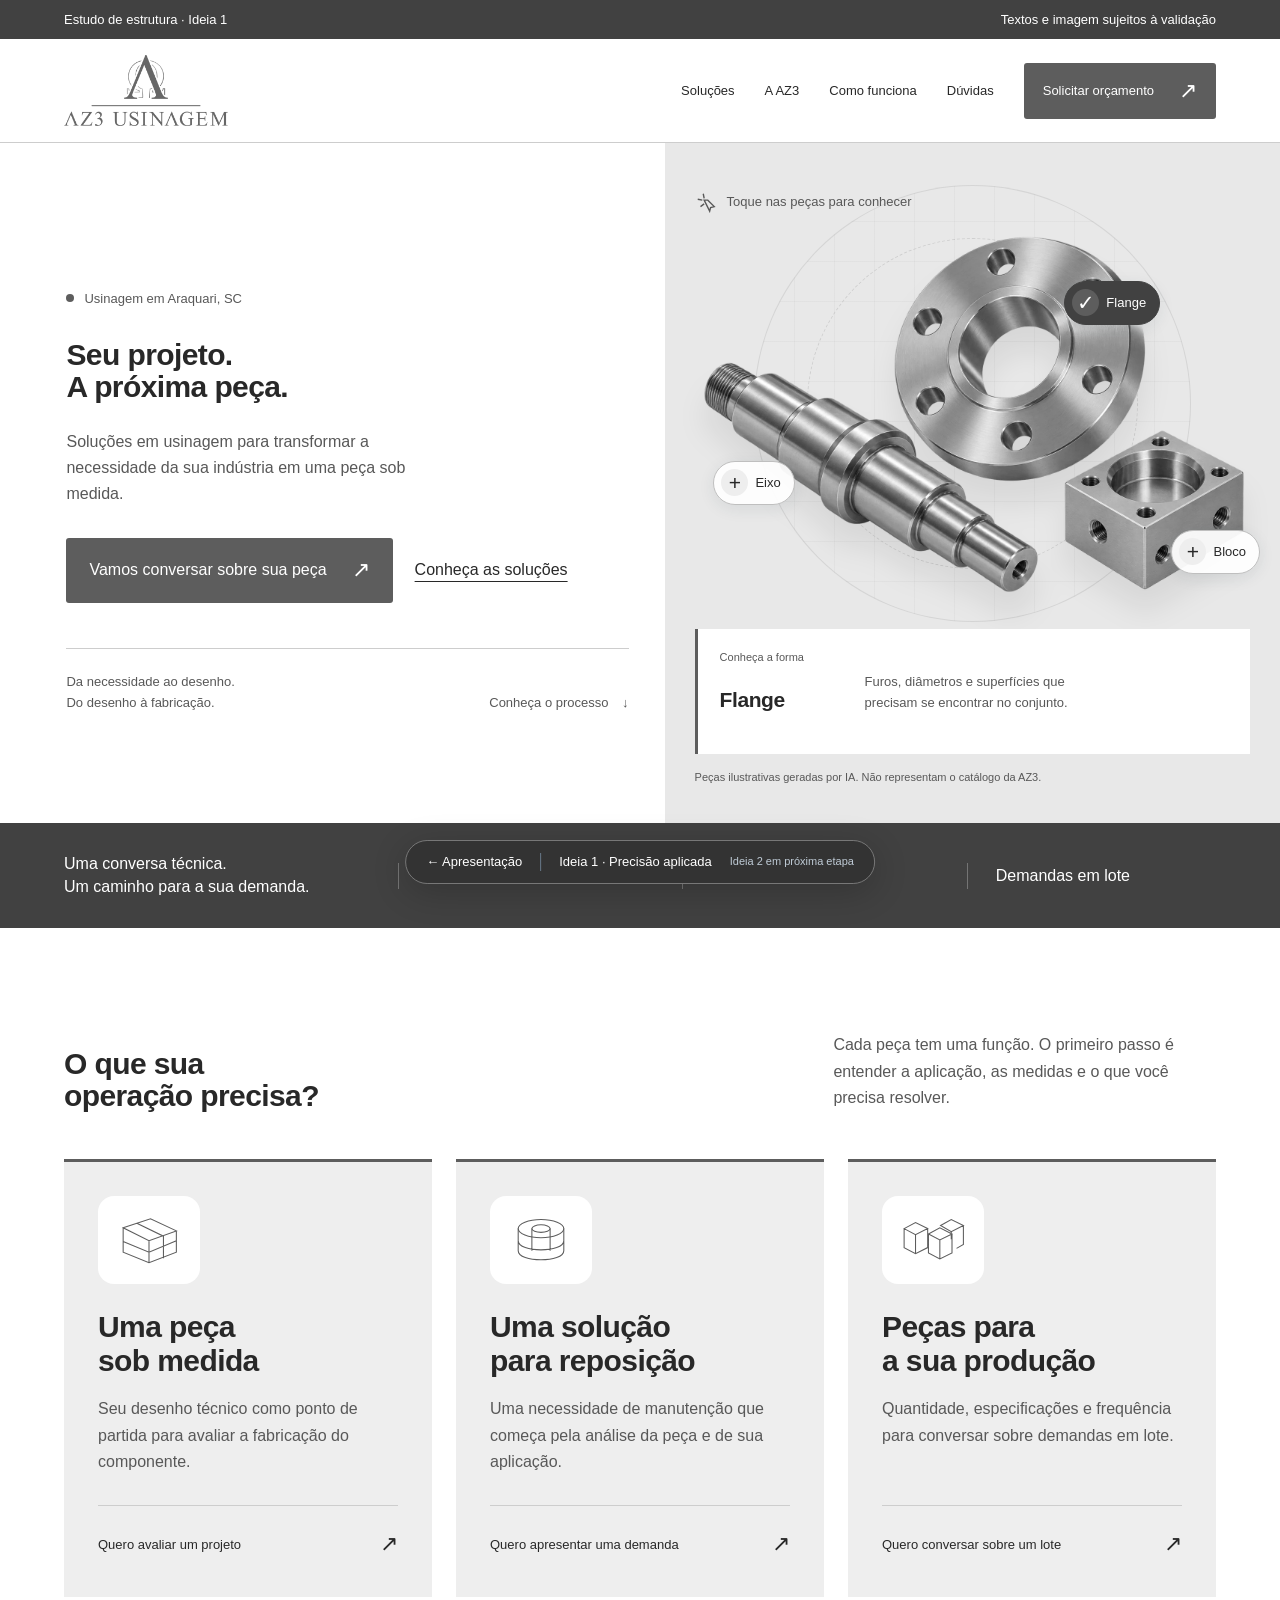
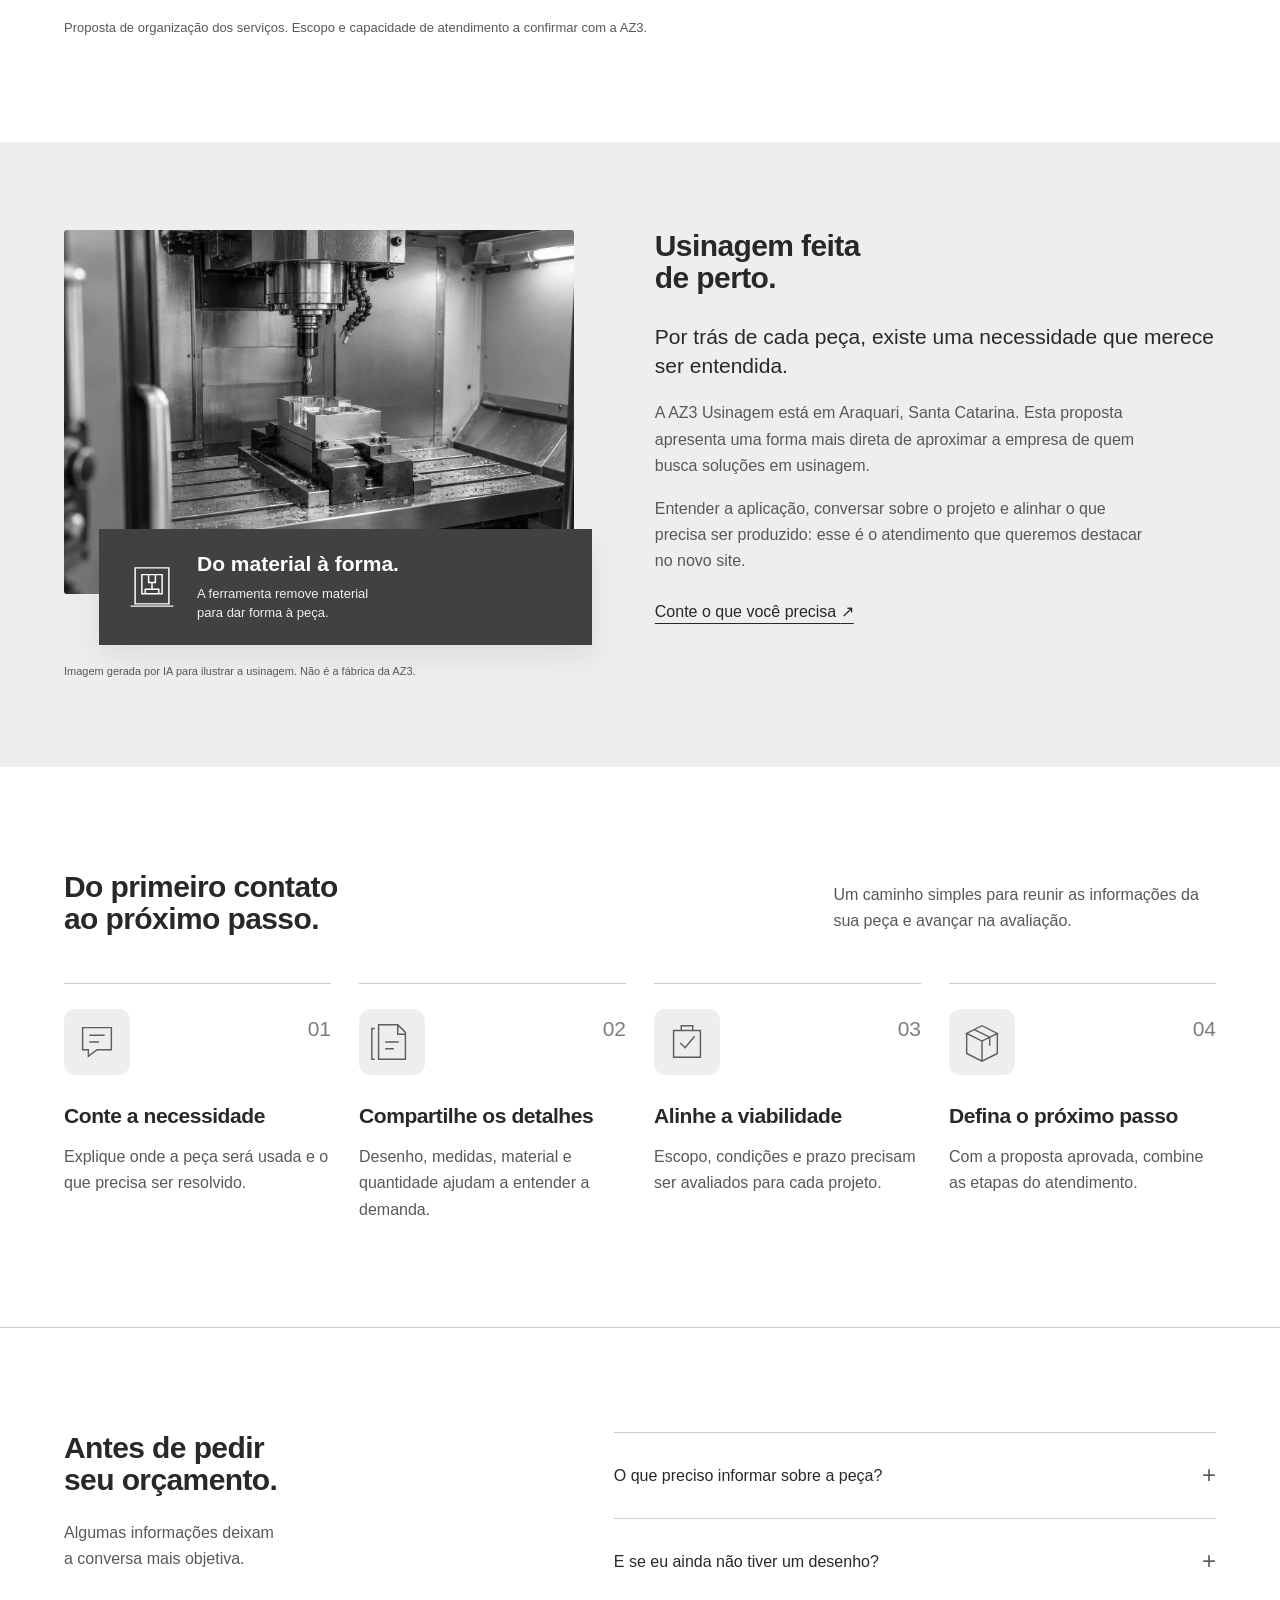
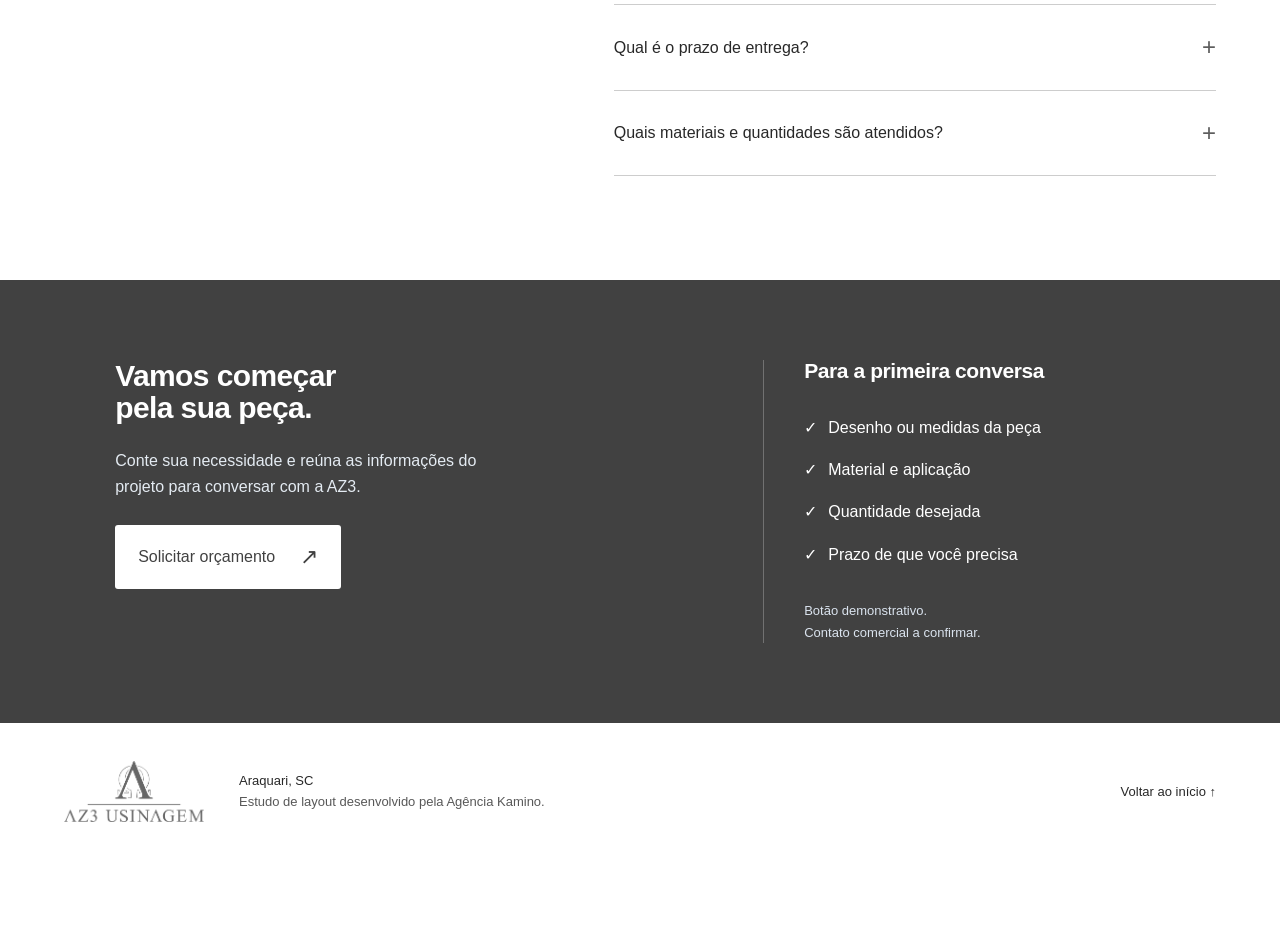
==== ideias/ideia-1-precisao.html @ 7cf83dbf "Publica primeira proposta de layout da AZ3" ====
<!doctype html>
<html lang="pt-BR" class="neutral">
<head>
  <meta charset="utf-8"><meta name="viewport" content="width=device-width, initial-scale=1">
  <meta name="robots" content="noindex,nofollow"><meta name="description" content="Primeiro estudo de layout para a AZ3 Usinagem. Conteúdo em validação.">
  <title>AZ3 Usinagem | Ideia 1: precisão aplicada</title>
  
  <link rel="icon" href="../assets/logo.png"><link rel="stylesheet" href="../assets/layout.css"><link rel="stylesheet" href="../assets/visuals.css?v=2"><script src="../assets/layout.js?v=2" defer></script>
</head>
<body>
<a class="skip" href="#principal">Ir para o conteúdo</a>
<div class="study"><span>Estudo de estrutura · Ideia 1</span><span>Textos e imagem sujeitos à validação</span></div>
<header class="header">
  <a class="brand" href="#principal" aria-label="AZ3 Usinagem, início"><img src="../assets/logo.png" alt="AZ3 Usinagem" width="1172" height="508"></a>
  <button class="menu-toggle" type="button" aria-controls="navigation" aria-expanded="false">Menu <span aria-hidden="true">☰</span></button>
  <nav id="navigation" aria-label="Navegação principal"><a href="#solucoes">Soluções</a><a href="#empresa">A AZ3</a><a href="#processo">Como funciona</a><a href="#duvidas">Dúvidas</a><a class="button compact" href="#orcamento">Solicitar orçamento <span aria-hidden="true">↗</span></a></nav>
</header>
<main id="principal">
  <section class="hero" aria-labelledby="hero-title">
    <div class="hero-copy"><p class="location"><span aria-hidden="true"></span>Usinagem em Araquari, SC</p><h1 id="hero-title">Seu projeto.<br> A próxima peça.</h1><p class="intro">Soluções em usinagem para transformar a necessidade da sua indústria em uma peça sob medida.</p><div class="actions"><a class="button" href="#orcamento">Vamos conversar sobre sua peça <span aria-hidden="true">↗</span></a><a class="text-link" href="#solucoes">Conheça as soluções</a></div><div class="hero-note"><span>Da necessidade ao desenho.<br> Do desenho à fabricação.</span><a href="#processo" aria-label="Conheça as etapas de atendimento">Conheça o processo <span aria-hidden="true">↓</span></a></div></div>
    <div class="parts-showcase" aria-label="Explore exemplos de peças usinadas">
      <p class="explore-hint"><svg viewBox="0 0 24 24" aria-hidden="true"><path d="m9 3 1 5M3 9l5 1m-2 7 4-3m4-4 7 7-4 1-1 4-6-12Z"/></svg>Toque nas peças para conhecer</p>
      <div class="parts-stage"><div class="technical-orbit" aria-hidden="true"></div><img src="../assets/pecas.webp" alt="Ilustração de um eixo, uma flange circular e um bloco de metal usinados" width="1536" height="1024" fetchpriority="high">
        <button class="part-point point-flange" type="button" data-part="flange" aria-pressed="true" aria-controls="part-description"><span aria-hidden="true">✓</span>Flange</button>
        <button class="part-point point-eixo" type="button" data-part="eixo" aria-pressed="false" aria-controls="part-description"><span aria-hidden="true">+</span>Eixo</button>
        <button class="part-point point-bloco" type="button" data-part="bloco" aria-pressed="false" aria-controls="part-description"><span aria-hidden="true">+</span>Bloco</button>
      </div>
      <div class="part-description" id="part-description" aria-live="polite" aria-atomic="true"><span class="part-type">Conheça a forma</span><h3>Flange</h3><p>Furos, diâmetros e superfícies que precisam se encontrar no conjunto.</p></div>
      <p class="asset-note">Peças ilustrativas geradas por IA. Não representam o catálogo da AZ3.</p>
    </div>
  </section>
  <div class="intro-band"><p>Uma conversa técnica.<br> Um caminho para a sua demanda.</p><span>Fabricação sob desenho</span><span>Peças de reposição</span><span>Demandas em lote</span></div>
  <section class="section solutions" id="solucoes">
    <div class="section-head"><h2>O que sua<br> operação precisa?</h2><p>Cada peça tem uma função. O primeiro passo é entender a aplicação, as medidas e o que você precisa resolver.</p></div>
    <div class="solution-grid">
      <article class="solution"><svg viewBox="0 0 100 72" aria-hidden="true"><path d="M16 20 52 8 86 24 50 37Z M16 20v32l34 14 36-14V24 M50 37v29 M34 14l35 17v29 M16 38l34 14 36-15"/></svg><h3>Uma peça<br> sob medida</h3><p>Seu desenho técnico como ponto de partida para avaliar a fabricação do componente.</p><a href="#orcamento">Quero avaliar um projeto <span aria-hidden="true">↗</span></a></article>
      <article class="solution"><svg viewBox="0 0 100 72" aria-hidden="true"><ellipse cx="50" cy="21" rx="30" ry="12"/><ellipse cx="50" cy="21" rx="12" ry="5"/><path d="M20 21v29c0 16 60 16 60 0V21 M20 37c0 16 60 16 60 0 M38 21v29m24-29v29"/></svg><h3>Uma solução<br> para reposição</h3><p>Uma necessidade de manutenção que começa pela análise da peça e de sua aplicação.</p><a href="#orcamento">Quero apresentar uma demanda <span aria-hidden="true">↗</span></a></article>
      <article class="solution"><svg viewBox="0 0 100 72" aria-hidden="true"><path d="m12 21 15-8 16 8-16 8Z M12 21v25l15 8 16-8V21 M27 29v25 m17-26 15-8 16 8-16 8Z M44 28v25l15 8 16-8V28 M59 36v25 m1-44 14-8 16 8-16 8Z M74 25v10 M90 17v25l-9 5"/></svg><h3>Peças para<br> a sua produção</h3><p>Quantidade, especificações e frequência para conversar sobre demandas em lote.</p><a href="#orcamento">Quero conversar sobre um lote <span aria-hidden="true">↗</span></a></article>
    </div>
    <p class="editorial-note">Proposta de organização dos serviços. Escopo e capacidade de atendimento a confirmar com a AZ3.</p>
  </section>
  <section class="company" id="empresa">
    <figure class="machine-visual"><img src="../assets/maquina.webp" alt="Ilustração do interior de uma máquina CNC, com ferramenta e peça presa à mesa" width="1536" height="1024" loading="lazy"><div class="machine-caption"><svg viewBox="0 0 48 48" aria-hidden="true"><path d="M9 7h30v32H9Z M15 13h18v17H15Z M21 13v7h6v-7 M24 20v6 M18 30v-4h12v4 M5 41h38"/></svg><div><strong>Do material à forma.</strong><span>A ferramenta remove material<br> para dar forma à peça.</span></div></div><figcaption>Imagem gerada por IA para ilustrar a usinagem. Não é a fábrica da AZ3.</figcaption></figure>
    <div class="company-copy"><h2>Usinagem feita<br> de perto.</h2><p class="large">Por trás de cada peça, existe uma necessidade que merece ser entendida.</p><p>A AZ3 Usinagem está em Araquari, Santa Catarina. Esta proposta apresenta uma forma mais direta de aproximar a empresa de quem busca soluções em usinagem.</p><p>Entender a aplicação, conversar sobre o projeto e alinhar o que precisa ser produzido: esse é o atendimento que queremos destacar no novo site.</p><a class="text-link" href="#orcamento">Conte o que você precisa <span aria-hidden="true">↗</span></a></div>
  </section>
  <section class="section process" id="processo"><div class="section-head"><h2>Do primeiro contato<br> ao próximo passo.</h2><p>Um caminho simples para reunir as informações da sua peça e avançar na avaliação.</p></div><ol class="steps"><li><span class="step-number">01</span><h3>Conte a necessidade</h3><p>Explique onde a peça será usada e o que precisa ser resolvido.</p></li><li><span class="step-number">02</span><h3>Compartilhe os detalhes</h3><p>Desenho, medidas, material e quantidade ajudam a entender a demanda.</p></li><li><span class="step-number">03</span><h3>Alinhe a viabilidade</h3><p>Escopo, condições e prazo precisam ser avaliados para cada projeto.</p></li><li><span class="step-number">04</span><h3>Defina o próximo passo</h3><p>Com a proposta aprovada, combine as etapas do atendimento.</p></li></ol></section>
  <section class="questions section" id="duvidas"><div><h2>Antes de pedir<br> seu orçamento.</h2><p>Algumas informações deixam<br> a conversa mais objetiva.</p></div><div class="faq-list"><details><summary>O que preciso informar sobre a peça?<span aria-hidden="true">+</span></summary><p>Reúna o desenho ou as medidas disponíveis, a aplicação, o material desejado, a quantidade e a data em que precisa da peça. Esses dados ajudam na avaliação inicial.</p></details><details><summary>E se eu ainda não tiver um desenho?<span aria-hidden="true">+</span></summary><p>Comece descrevendo sua necessidade e os dados que já tem. A AZ3 deverá confirmar quais informações e documentos serão necessários para avaliar o projeto.</p></details><details><summary>Qual é o prazo de entrega?<span aria-hidden="true">+</span></summary><p>O prazo deve ser confirmado no orçamento, considerando as características da peça, a quantidade e a disponibilidade de produção. Este estudo não estabelece prazos de entrega.</p></details><details><summary>Quais materiais e quantidades são atendidos?<span aria-hidden="true">+</span></summary><p>A lista de materiais, dimensões e quantidades será validada com a AZ3 antes da publicação do site. Por enquanto, informe as especificações desejadas para uma avaliação.</p></details></div></section>
  <section class="quote" id="orcamento"><div class="quote-copy"><h2>Vamos começar<br> pela sua peça.</h2><p>Conte sua necessidade e reúna as informações do projeto para conversar com a AZ3.</p><button type="button" class="button light" id="contact-preview">Solicitar orçamento <span aria-hidden="true">↗</span></button><p class="contact-note" id="contact-note" role="status" hidden>Esta é uma demonstração do layout. O canal comercial será conectado após a confirmação dos contatos da AZ3. Nenhuma solicitação foi enviada.</p></div><aside class="quote-check"><h3>Para a primeira conversa</h3><ul><li>Desenho ou medidas da peça</li><li>Material e aplicação</li><li>Quantidade desejada</li><li>Prazo de que você precisa</li></ul><p>Botão demonstrativo.<br> Contato comercial a confirmar.</p></aside></section>
</main>
<footer class="footer"><img src="../assets/logo.png" alt="AZ3 Usinagem" width="1172" height="508"><p>Araquari, SC<br> <span>Estudo de layout desenvolvido pela Agência Kamino.</span></p><a href="#principal">Voltar ao início ↑</a></footer>
<nav class="presentation-bar" aria-label="Apresentação de layout"><a href="../index.html">← Apresentação</a><span>Ideia 1 · Precisão aplicada</span><span class="future">Ideia 2 em próxima etapa</span></nav>
</body></html>
---- assets/layout.css ----
:root{--blue:#376db1;--deep:#163b67;--ink:#202831;--muted:#53616f;--pale:#edf1f4;--line:#ccd4dc;--white:#fff;--body:'IBM Plex Sans',Arial,sans-serif;--display:'IBM Plex Sans Condensed',Arial,sans-serif;--h1:clamp(56px,6.1vw,92px);--h2:clamp(36px,4vw,58px);--h3:28px;--large:24px;--base:17px;--small:13px}
*{box-sizing:border-box}html{scroll-behavior:smooth;scroll-padding-top:108px}body{margin:0;background:var(--white);color:var(--ink);font:var(--base)/1.65 var(--body)}a{color:inherit}img{max-width:100%;display:block}button{font:inherit;cursor:pointer}a,button,summary{-webkit-tap-highlight-color:transparent}a:focus-visible,button:focus-visible,summary:focus-visible{outline:3px solid var(--blue);outline-offset:5px}h1,h2,h3,p,figure{margin:0}h1,h2,h3{font-family:var(--display);font-weight:600;line-height:1.06;letter-spacing:-.025em}h1{font-size:var(--h1)}h2{font-size:var(--h2)}h3{font-size:var(--h3)}.skip{position:fixed;left:20px;top:-100px;z-index:100;background:white;padding:12px}.skip:focus{top:12px}.study{background:var(--deep);color:white;display:flex;justify-content:space-between;padding:9px 5%;font-size:var(--small)}.header{height:104px;display:flex;align-items:center;justify-content:space-between;padding:0 5%;gap:28px;background:var(--white);position:sticky;top:0;z-index:20;border-bottom:1px solid var(--line)}.brand img{width:164px;height:auto}.header nav{display:flex;gap:30px;align-items:center}.header nav>a{text-decoration:none;font-size:14px;font-weight:500}.header nav>a:not(.button):hover{color:var(--blue)}.button{display:inline-flex;align-items:center;justify-content:space-between;gap:25px;background:var(--blue);color:white;padding:17px 23px;border:0;border-radius:3px;text-decoration:none;font-size:16px;font-weight:500;line-height:1.4;min-height:52px}.button:hover{background:var(--deep)}.button span{font-size:22px}.compact{padding:13px 19px}.menu-toggle{display:none}.hero{display:grid;grid-template-columns:1.08fr 1fr;min-height:680px}.hero-copy{padding:70px max(36px,calc((100vw - 1296px)/2)) 36px 10%;display:flex;flex-direction:column;align-items:flex-start;justify-content:center}.location{display:flex;gap:10px;align-items:center;color:var(--muted);font-size:14px;margin-bottom:30px}.location>span{height:8px;width:8px;border-radius:50%;background:var(--blue)}.hero h1{margin-bottom:26px}.intro{max-width:39ch;font-size:19px;color:var(--muted);line-height:1.65}.actions{display:flex;flex-wrap:wrap;gap:22px;align-items:center;margin-top:30px}.text-link{text-underline-offset:6px;font-weight:500;font-size:16px}.hero-note{width:100%;display:flex;justify-content:space-between;gap:24px;border-top:1px solid var(--line);padding-top:22px;margin-top:45px;font-size:var(--small);color:var(--muted)}.hero-note>a{align-self:end;text-decoration:none;white-space:nowrap}.hero-note>a>span{margin-left:10px}.hero-visual{position:relative;isolation:isolate;overflow:hidden;background:var(--deep);min-height:580px}.hero-visual>img{width:100%;height:100%;object-fit:cover;object-position:64% center;position:absolute;inset:0;transform:scale(1.02)}.hero-visual:after{content:'';position:absolute;inset:40% 0 0;z-index:0;background:linear-gradient(transparent,rgba(13,25,38,.85))}.hero-visual figcaption{position:absolute;left:40px;right:30px;bottom:38px;z-index:1;font-family:var(--display);font-size:28px;color:white}.hero-visual small{display:block;font:var(--small)/1.6 var(--body);color:#e2e8ee;margin-top:7px}.photo-frame{position:absolute;top:32px;right:32px;width:46px;height:46px;border-top:1px solid white;border-right:1px solid white;opacity:.7}.intro-band{padding:30px 5%;background:var(--deep);color:white;display:grid;grid-template-columns:1.2fr 1fr 1fr 1fr;align-items:center;gap:35px}.intro-band p{font-weight:500;line-height:1.4}.intro-band>span{padding-left:28px;border-left:1px solid #ffffff45;font-size:16px}.section{max-width:1440px;margin:auto;padding:104px 5%}.section-head{display:flex;justify-content:space-between;align-items:end;gap:50px;margin-bottom:48px}.section-head>p{max-width:43ch;color:var(--muted)}.solution-grid{display:grid;grid-template-columns:repeat(3,1fr);gap:24px}.solution{padding:34px;background:var(--pale);border-top:3px solid var(--blue);display:flex;flex-direction:column;align-items:flex-start}.solution svg{width:96px;height:76px;fill:none;stroke:var(--blue);stroke-width:1.4;margin-bottom:28px}.solution h3{font-size:32px;line-height:1.13}.solution p{color:var(--muted);margin:18px 0 30px;max-width:33ch;font-size:16px}.solution a{display:flex;align-items:center;justify-content:space-between;gap:16px;font-size:14px;font-weight:500;width:100%;margin-top:auto;padding-top:20px;border-top:1px solid var(--line);text-decoration:none}.solution a span{font-size:22px}.editorial-note{margin-top:20px;font-size:var(--small);color:var(--muted)}.company{display:grid;grid-template-columns:1fr 1.1fr;background:var(--pale);gap:7%;padding:88px 5%}.company-mark{background:white;min-height:390px;display:flex;align-items:center;justify-content:center;flex-direction:column;padding:50px;gap:36px;border-bottom:8px solid var(--blue)}.company-mark img{width:380px;height:auto}.company-mark>span{font-size:14px;color:var(--muted)}.company-copy{max-width:570px}.company-copy .large{font-size:var(--large);line-height:1.4;margin:28px 0 20px;color:var(--ink)}.company-copy p{margin-top:16px;color:var(--muted);max-width:55ch}.company-copy a{display:inline-block;margin-top:24px}.steps{padding:0;margin:0;list-style:none;display:grid;grid-template-columns:repeat(4,1fr);gap:28px}.steps li{border-top:1px solid var(--line);padding-top:25px}.step-number{font-family:var(--display);font-size:42px;color:var(--blue);line-height:1}.steps h3{font-size:23px;margin:28px 0 16px;line-height:1.2}.steps p{font-size:16px;color:var(--muted);max-width:30ch}.questions{display:grid;grid-template-columns:1fr 1.35fr;gap:9%;border-top:1px solid var(--line)}.questions>div>p{margin-top:24px;color:var(--muted)}details{border-bottom:1px solid var(--line)}details:first-child{border-top:1px solid var(--line)}summary{cursor:pointer;list-style:none;display:flex;justify-content:space-between;align-items:center;gap:20px;padding:25px 0;font-weight:500;line-height:1.45}summary::-webkit-details-marker{display:none}summary span{font-size:24px;color:var(--blue);flex-shrink:0}details[open] summary span{transform:rotate(45deg)}details p{padding:0 35px 24px 0;color:var(--muted);font-size:16px}.quote{background:var(--deep);color:white;padding:80px 9%;display:grid;grid-template-columns:1.3fr 1fr;gap:12%}.quote-copy>p{max-width:42ch;margin:24px 0;color:#e4ebf2}.button.light{background:white;color:var(--deep)}.button.light:hover{background:#e4ebf2}.quote-check{border-left:1px solid #ffffff40;padding-left:40px;align-self:center}.quote-check h3{font-size:24px}.quote-check ul{list-style:none;padding:0;margin:24px 0}.quote-check li{padding:8px 0 8px 24px;position:relative;font-size:16px}.quote-check li:before{content:'✓';position:absolute;left:0}.quote-check>p{font-size:var(--small);color:#dae3ee}.contact-note{font-size:14px;padding:16px;border:1px solid #ffffff70}.footer{padding:38px 5% 112px;display:flex;align-items:center;justify-content:space-between;gap:35px;font-size:var(--small)}.footer img{width:140px;height:auto}.footer p{margin-right:auto}.footer p span{color:var(--muted)}.footer>a{text-decoration:none}.presentation-bar{position:fixed;bottom:16px;left:50%;transform:translateX(-50%);z-index:50;display:flex;align-items:center;gap:18px;background:#202831;color:white;border:1px solid #68798a;border-radius:50px;padding:12px 20px;box-shadow:0 8px 35px #0003;font:13px/1.4 Arial,sans-serif;white-space:nowrap}.presentation-bar>a{text-decoration:none;border-right:1px solid #68798a;padding-right:18px}.presentation-bar .future{color:#bfcbd6;font-size:11px}.neutral{--blue:#5d5d5d;--deep:#414141;--ink:#282828;--muted:#585858;--pale:#eeeeee;--line:#cdcdcd;--body:Arial,Helvetica,sans-serif;--display:Arial,Helvetica,sans-serif;--h1:30px;--h2:30px;--h3:21px;--large:21px;--base:16px;--small:13px}.neutral img{filter:grayscale(1)}.neutral h1,.neutral h2,.neutral h3{letter-spacing:-.02em}.neutral .intro{font-size:16px}.neutral .solution h3,.neutral .hero-visual figcaption,.neutral .step-number{font-size:30px}.neutral .steps h3,.neutral .quote-check h3{font-size:21px}.neutral .location,.neutral .header nav>a,.neutral .solution a,.neutral .company-mark>span,.neutral .contact-note{font-size:13px}.neutral .hero-note,.neutral .editorial-note,.neutral .study{font-size:13px}.neutral .presentation-bar{background:#333;border-color:#777}.neutral .hero-visual{background:#414141}.neutral .hero-visual:after{background:linear-gradient(transparent,#000b)}
@media(min-width:1600px){.hero-copy{padding-left:max(5vw,calc((100vw - 1440px)/2))}.hero{min-height:740px}}
@media(max-width:1100px){.header nav{gap:18px}.header nav>a{font-size:13px}.brand img{width:140px}.hero-copy{padding:50px 30px}.hero{min-height:640px}.hero-note{flex-direction:column;gap:14px}.hero-note>a{align-self:start}.intro-band{gap:20px}.intro-band>span{padding-left:18px}.section{padding:80px 5%}.solution{padding:25px}.company{gap:5%}.company-mark{padding:30px}.steps{gap:20px}.quote{gap:8%;padding:70px 5%}}
@media(max-width:760px){:root{--h1:clamp(48px,12vw,66px);--h2:38px}.study{padding:8px 5%;font-size:11px}.study>span:last-child{display:none}.header{height:83px}.brand img{width:134px}.menu-toggle{display:flex;align-items:center;gap:12px;background:none;border:1px solid var(--line);padding:8px 12px;min-height:44px;font-size:14px}.header nav{display:none;position:absolute;left:0;right:0;top:83px;padding:24px 5%;background:var(--white);border-bottom:1px solid var(--line);box-shadow:0 16px 25px #0001;align-items:stretch;gap:0}.header nav.open{display:flex;flex-direction:column}.header nav>a{padding:14px;font-size:16px}.hero{grid-template-columns:1fr;min-height:0}.hero-copy{padding:46px 6% 36px}.location{margin-bottom:24px}.hero h1{margin-bottom:22px}.intro{font-size:17px;max-width:36ch}.actions{align-items:flex-start;flex-direction:column;margin-top:26px;gap:20px}.button{font-size:14px;gap:16px;padding:16px 18px}.hero-note{flex-direction:row;margin-top:30px;gap:15px;font-size:11px}.hero-note>a{align-self:end}.hero-visual{min-height:330px}.hero-visual>img{object-position:64% center}.hero-visual figcaption{left:6%;bottom:25px;font-size:24px}.intro-band{grid-template-columns:1fr;padding:30px 6%;gap:15px}.intro-band p{margin-bottom:7px}.intro-band>span{font-size:14px;padding-left:15px}.section{padding:64px 6%}.section-head{display:block;margin-bottom:30px}.section-head>p{margin-top:22px;font-size:16px}.solution-grid{grid-template-columns:1fr;gap:18px}.solution{padding:28px}.solution svg{margin-bottom:18px}.solution h3{font-size:30px}.solution h3 br{display:none}.solution p{max-width:40ch;margin-bottom:24px}.company{grid-template-columns:1fr;padding:52px 6%;gap:36px}.company-mark{min-height:265px;padding:32px;gap:25px}.company-mark img{max-width:280px}.company-copy .large{font-size:22px}.steps{grid-template-columns:1fr 1fr;gap:32px 22px}.steps h3{font-size:22px;margin-top:20px}.steps p{font-size:14px}.questions{grid-template-columns:1fr;gap:30px}.questions>div>p br{display:none}summary{font-size:16px;padding:22px 0}.quote{grid-template-columns:1fr;padding:56px 6%;gap:36px}.quote-check{border-left:0;border-top:1px solid #ffffff40;padding:30px 0 0}.footer{flex-wrap:wrap;padding:32px 6% 110px;gap:24px}.footer img{width:116px}.footer p{width:100%;order:3}.footer>a{margin-left:auto}.presentation-bar{bottom:12px;padding:13px 16px;gap:12px;font-size:11px;width:max-content;max-width:96vw}.presentation-bar>a{padding-right:12px}.presentation-bar .future{display:none}.neutral .hero-note{font-size:11px}.neutral .company-copy .large{font-size:21px}.neutral .steps h3{font-size:21px}.neutral .hero-visual figcaption{font-size:21px}}
@media(prefers-reduced-motion:reduce){html{scroll-behavior:auto}*{transition:none!important}}
 .company>*{min-width:0}.company-mark img{max-width:100%}
---- assets/visuals.css ----
.parts-showcase{position:relative;display:flex;flex-direction:column;justify-content:center;padding:34px 30px 24px;background:#e7edf2;isolation:isolate;overflow:hidden}
.explore-hint{display:flex;align-items:center;gap:10px;font-size:13px;color:var(--muted);position:relative;z-index:2}
.explore-hint svg{width:22px;height:22px;fill:none;stroke:currentColor;stroke-width:1.5}
.parts-stage{position:relative;margin:14px -10px 10px;aspect-ratio:3/2}
.parts-stage>img{position:relative;width:100%;height:100%;object-fit:contain;z-index:1;filter:drop-shadow(0 24px 14px #243b5115)}
.technical-orbit{position:absolute;width:76%;aspect-ratio:1;border:1px solid #8c9faf40;border-radius:50%;left:12%;top:-11%;background:repeating-linear-gradient(0deg,transparent,transparent 39px,#8095a312 39px,#8095a312 40px),repeating-linear-gradient(90deg,transparent,transparent 39px,#8095a312 39px,#8095a312 40px)}
.technical-orbit:after{content:'';position:absolute;inset:12%;border:1px dashed #8c9faf55;border-radius:50%}
.part-point{position:absolute;z-index:3;border:1px solid #c2ccd4;background:#ffffffed;color:var(--ink);border-radius:30px;display:flex;align-items:center;gap:7px;padding:7px 13px 7px 7px;min-height:44px;font-size:13px;line-height:1;box-shadow:0 4px 16px #20364b16;transition:background .18s,color .18s}
.part-point>span{border-radius:50%;background:var(--pale);width:27px;height:27px;display:grid;place-items:center;font-size:21px}
.part-point[aria-pressed=true]{background:var(--deep);border-color:var(--deep);color:white}
.part-point[aria-pressed=true]>span{background:#ffffff26}
.part-point:hover{box-shadow:0 5px 18px #20364b30}
.point-flange{top:14%;left:66%}.point-eixo{top:61%;left:5%}.point-bloco{top:79%;right:0}
.part-description{position:relative;z-index:2;margin-top:9px;padding:20px 22px;background:var(--white);border-left:3px solid var(--blue);display:grid;grid-template-columns:125px 1fr;column-gap:20px;min-height:125px}
.part-type{font-size:11px;color:var(--muted);grid-column:1;line-height:1.5}
.part-description h3{grid-column:1;font-size:25px;line-height:1.15;align-self:start}
.part-description p{grid-column:2;grid-row:1/3;font-size:15px;line-height:1.65;align-self:center;color:var(--muted);max-width:34ch}
.asset-note{font-size:11px;color:var(--muted);line-height:1.5;margin:15px 0 0;position:relative;z-index:2}
.machine-visual{position:relative;align-self:start;min-width:0;display:flex;flex-direction:column}
.machine-visual>img{width:100%;height:auto;aspect-ratio:1.4;object-fit:cover;flex:none;border-radius:3px}
.machine-caption{display:flex;align-items:center;gap:18px;padding:22px 26px;background:var(--deep);color:white;margin:-65px -18px 0 35px;position:relative;z-index:1;box-shadow:0 12px 28px #102b4416}
.machine-caption svg{width:54px;height:54px;fill:none;stroke:currentColor;stroke-width:1.3;flex-shrink:0}
.machine-caption strong{font:600 24px/1.2 var(--display);display:block;margin-bottom:7px}.machine-caption span{font-size:14px;line-height:1.5;display:block;color:#edf1f4}
.machine-visual figcaption{font-size:11px;color:var(--muted);line-height:1.5;margin-top:18px;max-width:60ch}
.solution{position:relative;overflow:hidden}.solution svg{background:var(--white);border-radius:16px;padding:13px;width:102px;height:88px;margin-bottom:26px}.solution>a:hover{color:var(--blue)}
.steps li{position:relative}.step-icon{width:66px;height:66px;padding:10px;background:var(--pale);stroke:var(--blue);stroke-width:1.5;fill:none;border-radius:12px;display:block;margin-bottom:24px}.step-number{position:absolute;right:0;top:34px;font-size:25px;opacity:.8}
.neutral .parts-showcase{background:#e8e8e8}.neutral .parts-stage>img{filter:grayscale(1) drop-shadow(0 24px 14px #00000012)}.neutral .technical-orbit{filter:grayscale(1)}.neutral .part-point{border-color:#bfbfbf}.neutral .part-point[aria-pressed=true]{border-color:var(--deep)}.neutral .part-description h3,.neutral .machine-caption strong{font-size:21px}.neutral .part-description p,.neutral .machine-caption span{font-size:13px}.neutral .step-number{font-size:21px}
@media(max-width:1100px) and (min-width:761px){.parts-showcase{padding:28px 20px}.part-description{grid-template-columns:1fr;padding:18px;gap:8px;min-height:170px}.part-description p{grid-column:1;grid-row:3}.point-flange{left:62%}.machine-caption{margin-left:15px;margin-right:0;padding:18px;gap:12px}.machine-caption strong{font-size:21px}}
@media(max-width:760px){.hero-copy{padding-bottom:30px}.parts-showcase{padding:27px 6% 24px}.parts-stage{margin:12px -5px 5px}.technical-orbit{top:-3%;width:70%;left:15%}.part-description{min-height:142px;padding:16px;grid-template-columns:94px 1fr;gap:4px 15px}.part-description h3{font-size:21px}.part-description p{font-size:13px}.point-flange{left:62%;top:7%}.point-eixo{left:0;top:54%}.point-bloco{right:0;top:78%}.part-point{font-size:11px;padding:6px 10px 6px 6px;gap:5px}.part-point>span{width:25px;height:25px}.asset-note{max-width:44ch}.machine-visual{min-height:0;padding-bottom:0}.machine-visual>img{min-height:0;aspect-ratio:4/3;flex:none}.machine-caption{margin:-32px 0 0 20px;padding:19px 17px;gap:12px}.machine-caption svg{width:42px;height:42px}.machine-caption strong{font-size:21px}.machine-caption span{font-size:13px}.machine-visual figcaption{font-size:11px}.solution{display:grid;grid-template-columns:70px 1fr;gap:0 18px;padding:25px}.solution svg{grid-column:1;grid-row:1;width:70px;height:70px;padding:10px;margin:0}.solution h3{grid-column:2;align-self:center;font-size:26px}.solution p{grid-column:1/-1;margin:20px 0}.solution a{grid-column:1/-1}.neutral .solution h3{font-size:21px}.step-icon{width:58px;height:58px;margin-bottom:20px}.step-number{font-size:21px}.steps h3{margin-top:0}.neutral .part-description h3{font-size:21px}}
@media(prefers-reduced-motion:reduce){.part-point{transition:none}}
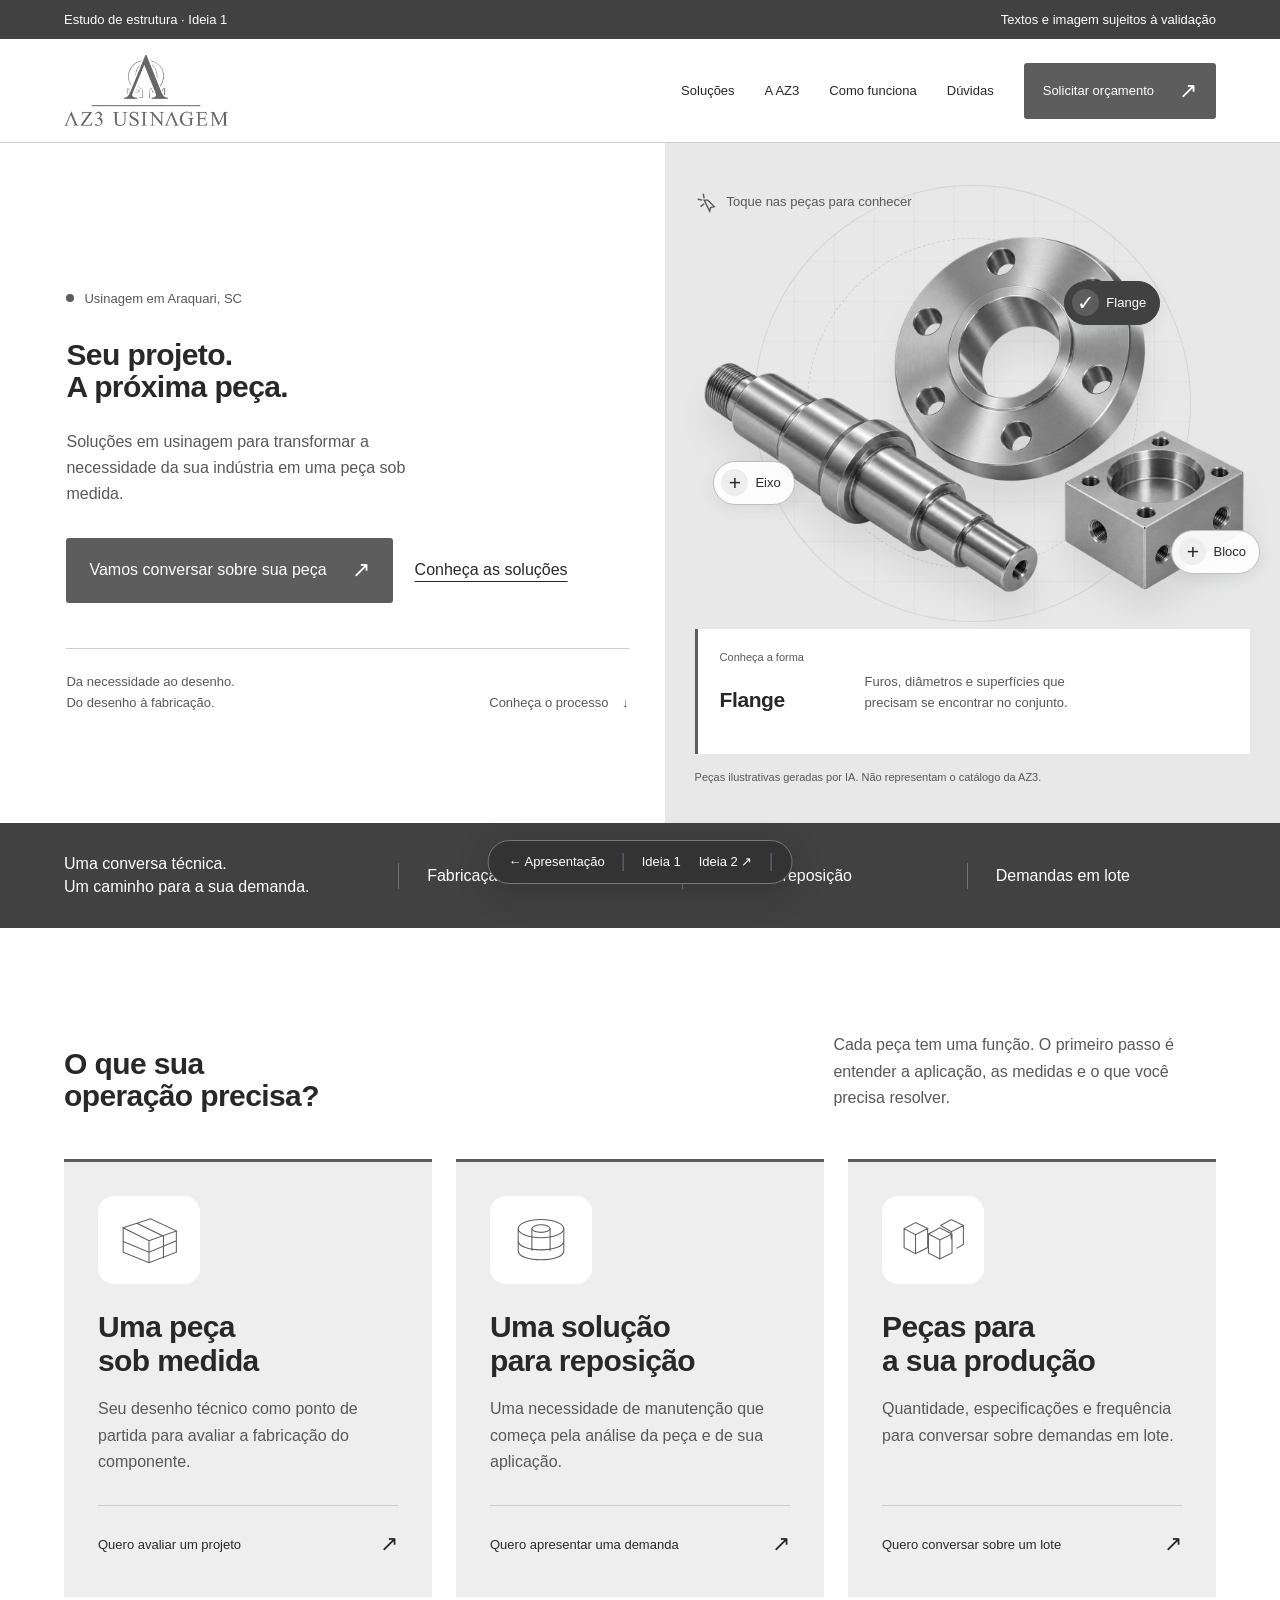
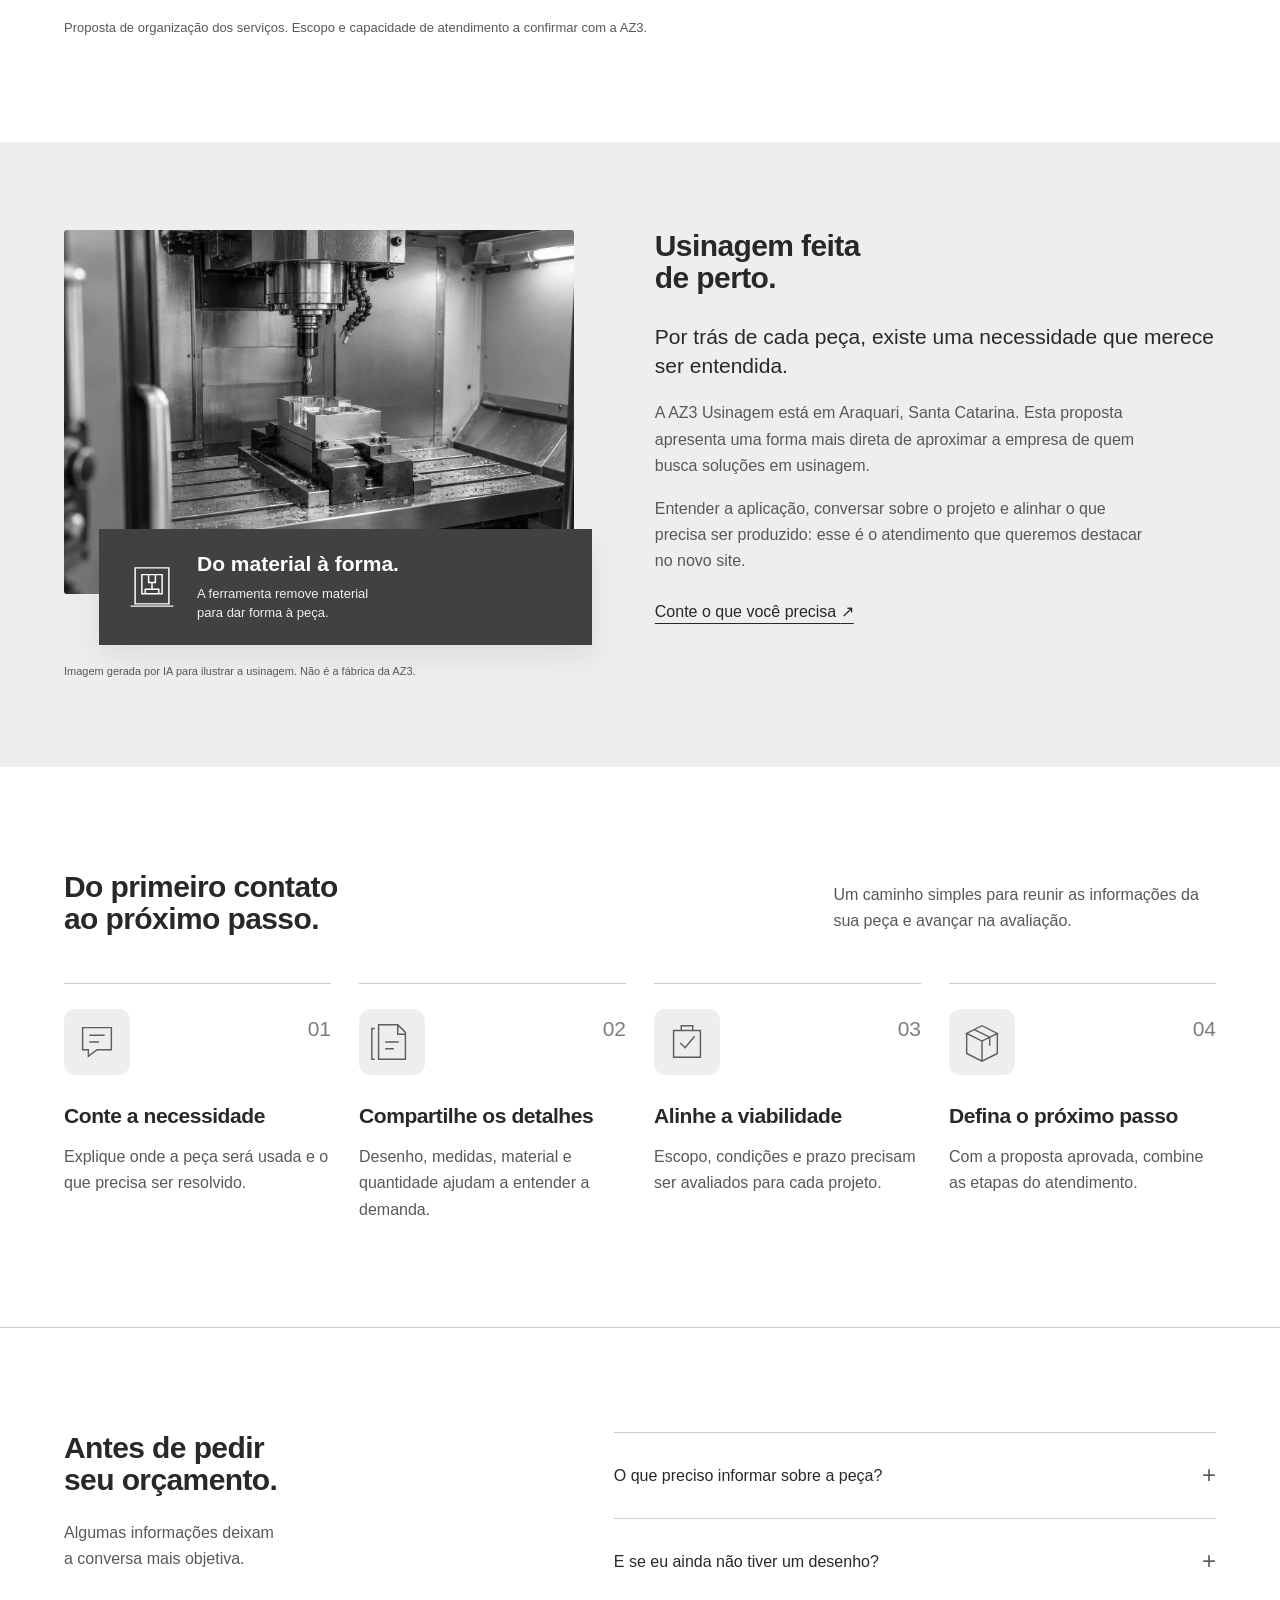
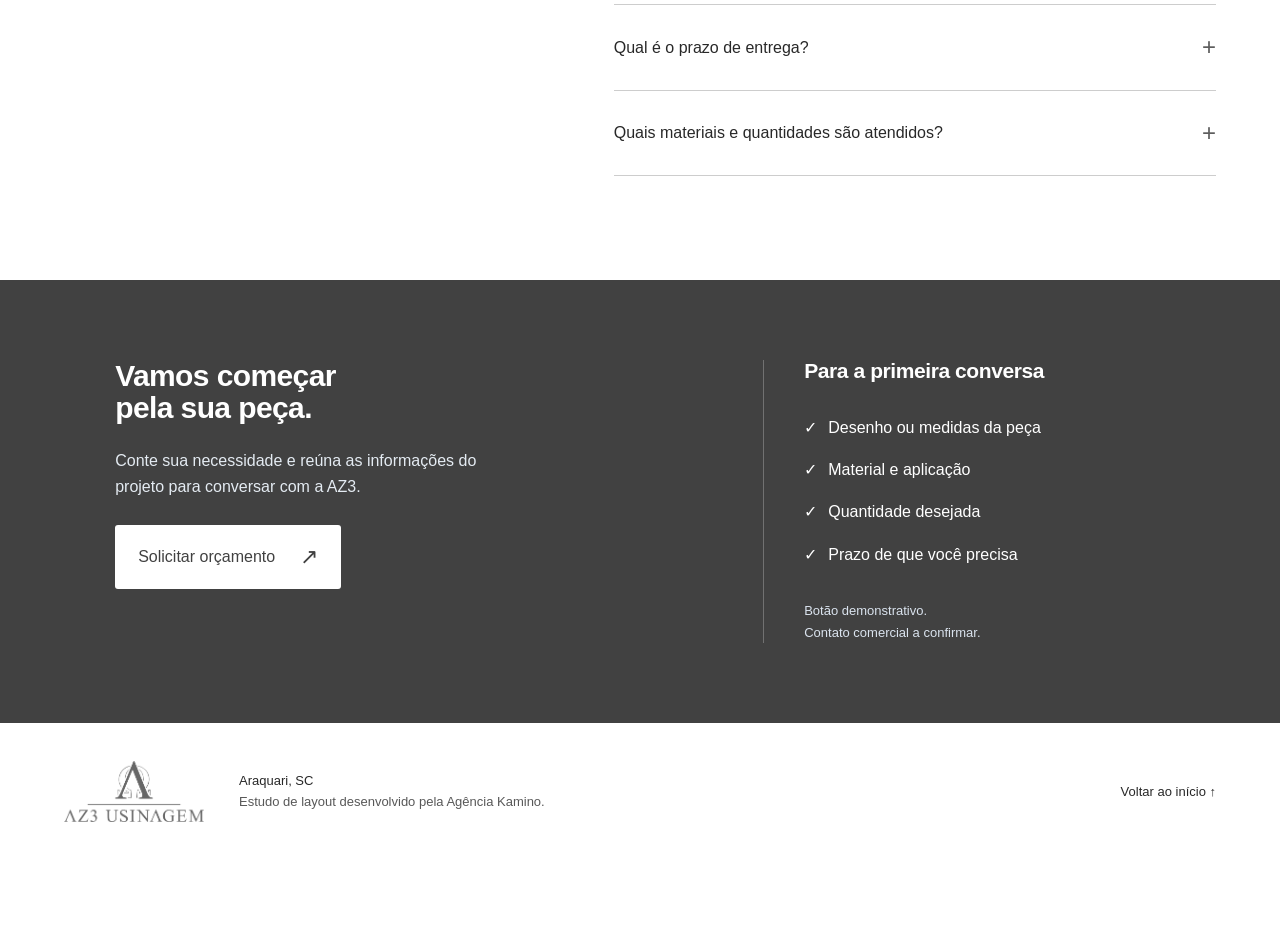
==== commit 9be727af: "Adiciona segunda proposta em wireframe com video e processo interativo" ====
--- a/ideias/ideia-1-precisao.html
+++ b/ideias/ideia-1-precisao.html
@@ -48,5 +48,5 @@
   <section class="quote" id="orcamento"><div class="quote-copy"><h2>Vamos começar<br> pela sua peça.</h2><p>Conte sua necessidade e reúna as informações do projeto para conversar com a AZ3.</p><button type="button" class="button light" id="contact-preview">Solicitar orçamento <span aria-hidden="true">↗</span></button><p class="contact-note" id="contact-note" role="status" hidden>Esta é uma demonstração do layout. O canal comercial será conectado após a confirmação dos contatos da AZ3. Nenhuma solicitação foi enviada.</p></div><aside class="quote-check"><h3>Para a primeira conversa</h3><ul><li>Desenho ou medidas da peça</li><li>Material e aplicação</li><li>Quantidade desejada</li><li>Prazo de que você precisa</li></ul><p>Botão demonstrativo.<br> Contato comercial a confirmar.</p></aside></section>
 </main>
 <footer class="footer"><img src="../assets/logo.png" alt="AZ3 Usinagem" width="1172" height="508"><p>Araquari, SC<br> <span>Estudo de layout desenvolvido pela Agência Kamino.</span></p><a href="#principal">Voltar ao início ↑</a></footer>
-<nav class="presentation-bar" aria-label="Apresentação de layout"><a href="../index.html">← Apresentação</a><span>Ideia 1 · Precisão aplicada</span><span class="future">Ideia 2 em próxima etapa</span></nav>
+<nav class="presentation-bar" aria-label="Apresentação de layout"><a href="../index.html">← Apresentação</a><span aria-current="page">Ideia 1</span><a href="ideia-2-processo.html">Ideia 2 ↗</a></nav>
 </body></html>
